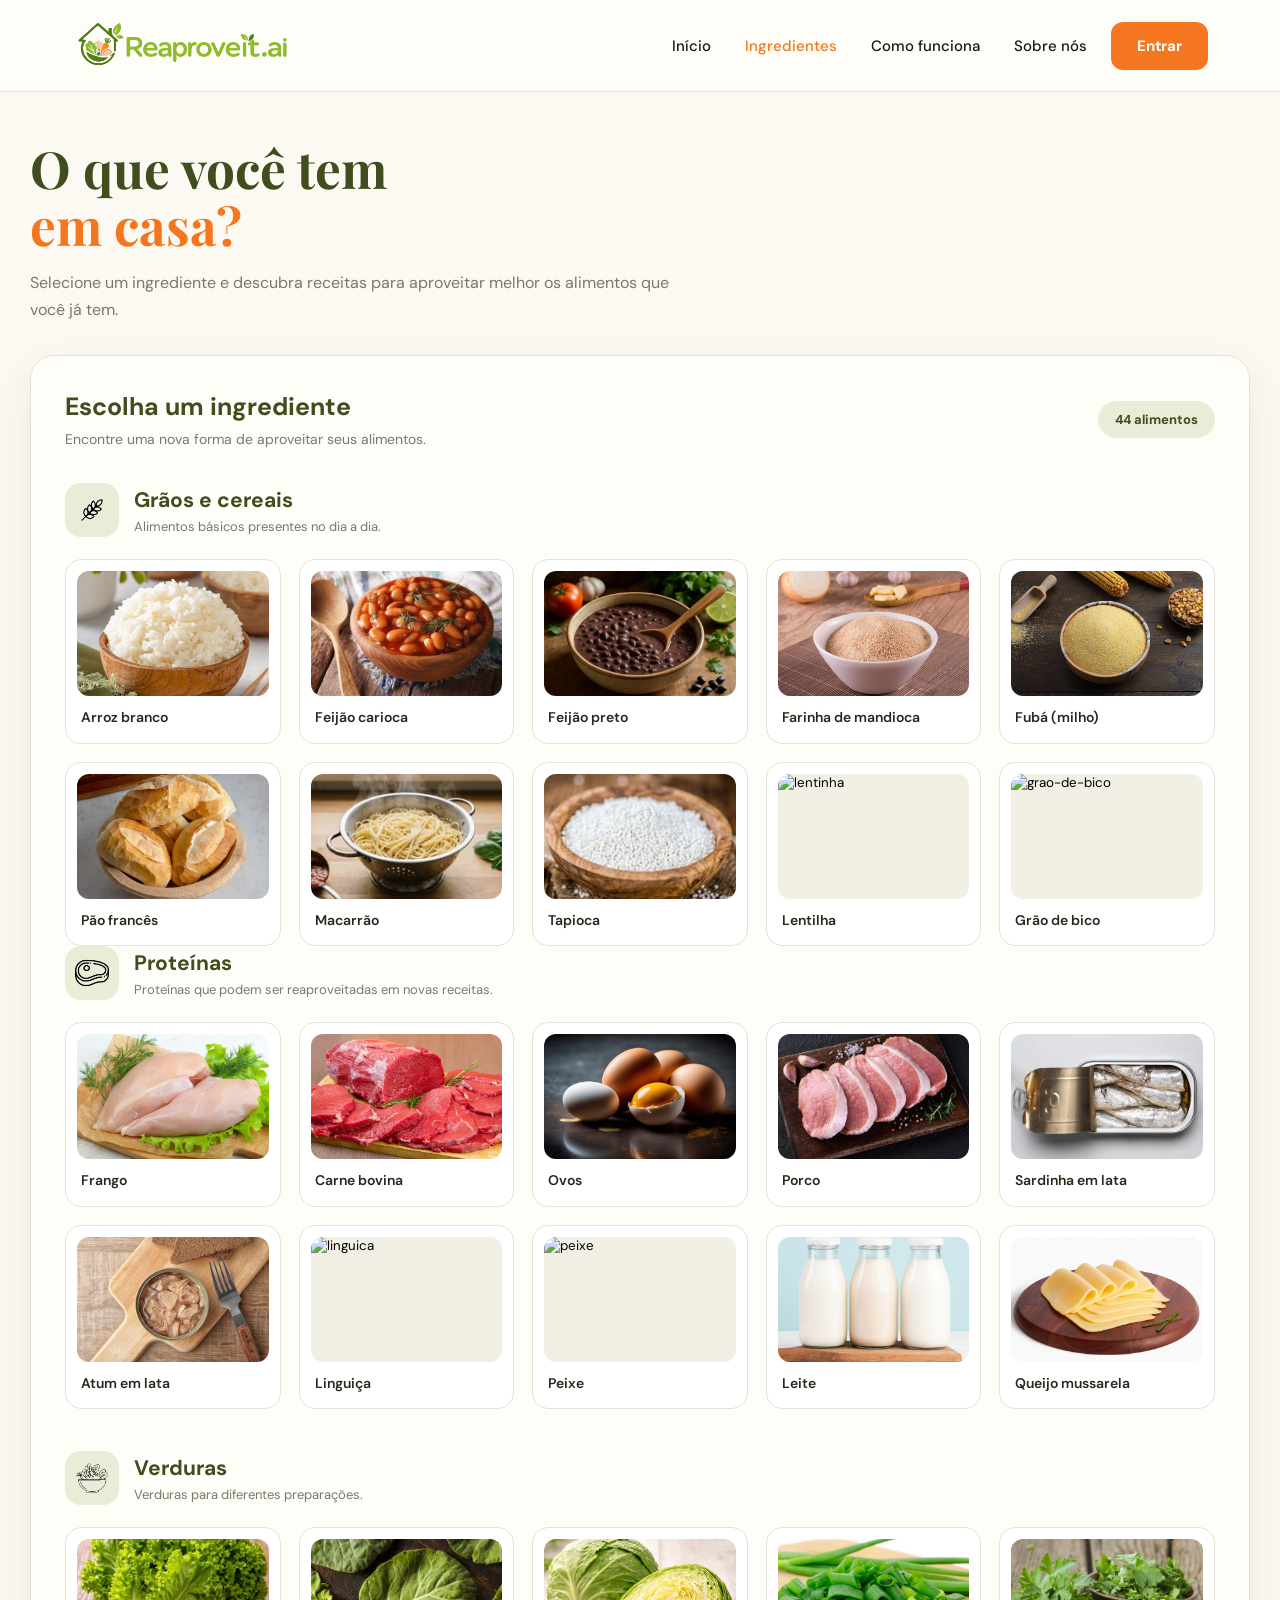
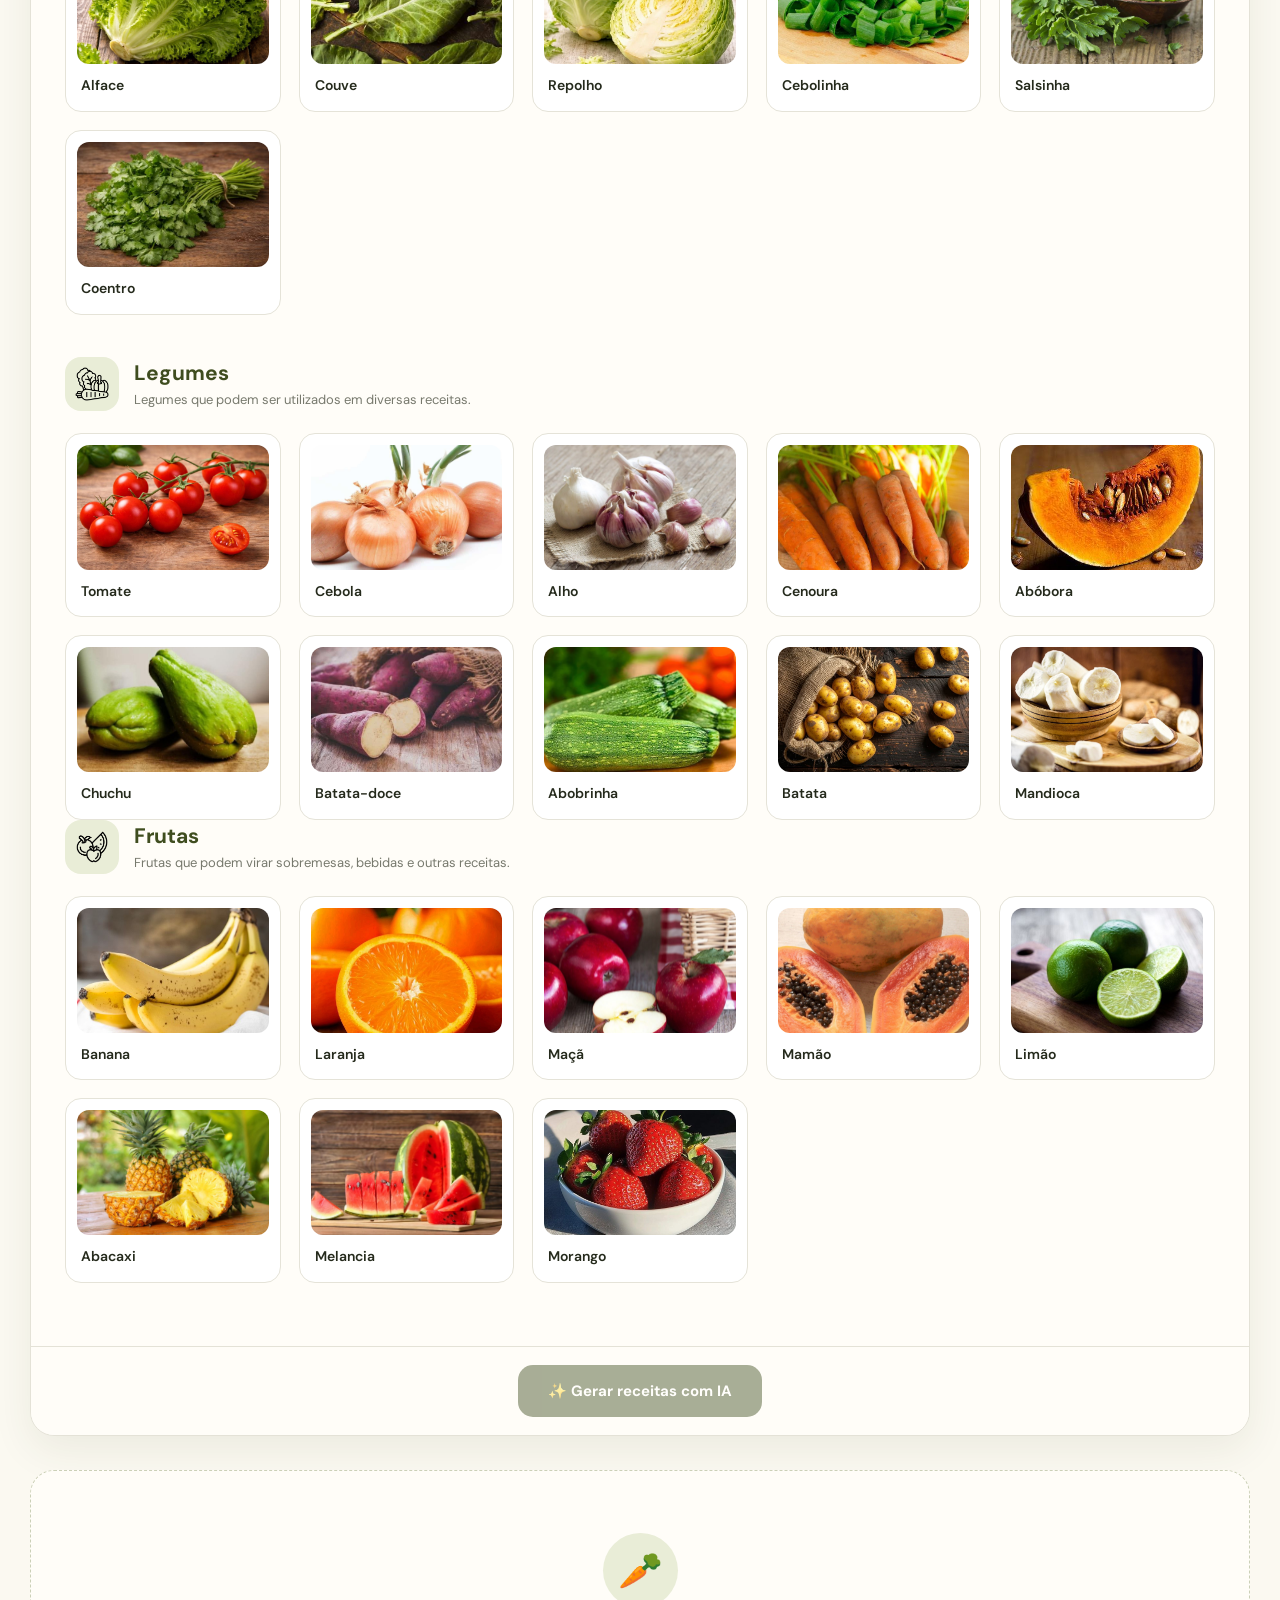
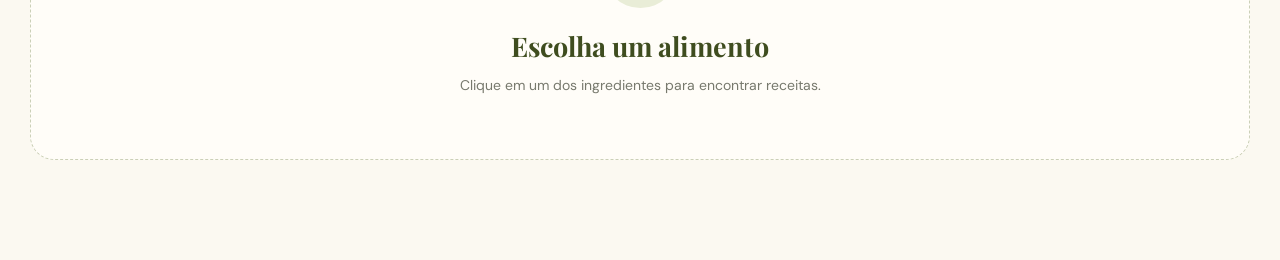
==== index/paginaReceitas.html @ b7facf7b "Primeiro commit do projeto Reaproveit.ai" ====
<!DOCTYPE html>
<html lang="pt-BR">

<head>
    <meta charset="UTF-8">
    <meta name="viewport" content="width=device-width, initial-scale=1.0">

    <title>Reaproveit.ai - Ingredientes</title>

    <link rel="icon" type="image/png" href="/imagens/favicon_reaproveita_maximo.png">

    <link rel="stylesheet" href="/css/paginaReceitas.css">

    <link rel="preconnect" href="https://fonts.googleapis.com">
    <link rel="preconnect" href="https://fonts.gstatic.com" crossorigin>

    <link href="https://fonts.googleapis.com/css2?family=DM+Sans:wght@400;500;600;700&family=Playfair+Display:wght@600;700&display=swap"
          rel="stylesheet">
</head>

<body>

    <!-- HEADER -->

    <header class="header">

        <a href="index.html" class="logo">
            <img src="/imagens/pagInicial/logoInicio.png" alt="Reaproveit.ai">
        </a>

        <nav class="nav">
            <a href="/index/paginaInicial.html">Início</a>
            <a href="/index/paginaReceitas.html" class="active">Ingredientes</a>
            <a href="/index/paginaInicial.html">Como funciona</a>
            <a href="/index/paginaInicial.html">Sobre nós</a>
        </nav>

        <a href="/index/paginaLogin.html" class="btn-login">Entrar</a>

    </header>


    <!-- CONTEÚDO -->

    <main>

        <section class="intro">

            <h1>
                O que você tem<br>
                <span>em casa?</span>
            </h1>

            <p>
                Selecione um ingrediente e descubra receitas
                para aproveitar melhor os alimentos que você já tem.
            </p>

        </section>


        <!-- ÁREA PRINCIPAL -->

        <section class="ingredients-section">

            <!-- INGREDIENTES -->

            <div class="ingredients-left">

                <div class="section-top">

                    <div>
                        <h2>Escolha um ingrediente</h2>

                        <p>
                            Encontre uma nova forma de aproveitar seus alimentos.
                        </p>
                    </div>

                    <span id="contador" class="contador">
                        40 alimentos
                    </span>

                </div>


                <!-- TODAS AS CATEGORIAS -->

                <div id="categorias">


                    <!-- =========================
                         GRÃOS E CEREAIS
                    ========================== -->

                    <div class="categoria">

                        <div class="categoria-header">

                            <div class="categoria-icon">
                                <img src="/imagens/pagInicial/graos.png" alt="Grãos e cereais">
                            </div>

                            <div>
                                <h3>Grãos e cereais</h3>
                                <p>Alimentos básicos presentes no dia a dia.</p>
                            </div>

                        </div>

                        <div class="ingredient-grid">

                            <button class="ingredient-card" data-id="1" data-name="Arroz branco" type="button">
                                <div class="food-image">
                                    <img src="/imagens/ingredientes/arroz.jpg" alt="Arroz branco">
                                </div>
                                <span>Arroz branco</span>
                            </button>

                            <button class="ingredient-card" data-id="2" data-name="Feijão carioca" type="button">
                                <div class="food-image">
                                    <img src="/imagens/ingredientes/carioca.jpg" alt="Feijão carioca">
                                </div>
                                <span>Feijão carioca</span>
                            </button>

                            <button class="ingredient-card" data-id="3" data-name="Feijão preto" type="button">
                                <div class="food-image">
                                    <img src="/imagens/ingredientes/feijao.jpg" alt="Feijão preto">
                                </div>
                                <span>Feijão preto</span>
                            </button>

                            <button class="ingredient-card" data-id="4" data-name="Farinha de mandioca" type="button">
                                <div class="food-image">
                                    <img src="/imagens/ingredientes/farinha.jpg" alt="Farinha de mandioca">
                                </div>
                                <span>Farinha de mandioca</span>
                            </button>

                            <button class="ingredient-card" data-id="5" data-name="Fubá (milho)" type="button">
                                <div class="food-image">
                                    <img src="/imagens/ingredientes/fuba.jpg" alt="Fubá">
                                </div>
                                <span>Fubá (milho)</span>
                            </button>

                            <button class="ingredient-card" data-id="6" data-name="Pão francês" type="button">
                                <div class="food-image">
                                    <img src="/imagens/ingredientes/pao.jpg" alt="Pão francês">
                                </div>
                                <span>Pão francês</span>
                            </button>

                            <button class="ingredient-card" data-id="7" data-name="Macarrão" type="button">
                                <div class="food-image">
                                    <img src="/imagens/ingredientes/macarrao.jpg" alt="Macarrão">
                                </div>
                                <span>Macarrão</span>
                            </button>

                            <button class="ingredient-card" data-id="8" data-name="Tapioca" type="button">
                                <div class="food-image">
                                    <img src="/imagens/ingredientes/tapioca.jpg" alt="Tapioca">
                                </div>
                                <span>Tapioca</span>
                            </button>

                                 <button class="ingredient-card" data-id="41" data-name="lentilha" type="button">
                                <div class="food-image">
                                    <img src="/imagens/ingredientes/" alt="lentinha">
                                </div>
                                <span>Lentilha</span>
                            </button>

                            <button class="ingredient-card" data-id="42" data-name="grao-de-bico" type="button">
                                <div class="food-image">
                                    <img src="/imagens/ingredientes/" alt="grao-de-bico">
                                </div>
                                <span>Grão de bico</span>
                            </button>
                            

                    </div>


                    <!-- =========================
                         PROTEÍNAS
                    ========================== -->

                    <div class="categoria">

                        <div class="categoria-header">

                            <div class="categoria-icon">
                                <img src="/imagens/pagInicial/iconeProteina.png" alt="Proteínas">
                            </div>

                            <div>
                                <h3>Proteínas</h3>
                                <p>Proteínas que podem ser reaproveitadas em novas receitas.</p>
                            </div>

                        </div>

                        <div class="ingredient-grid">

                            <button class="ingredient-card" data-id="11" data-name="Frango (peito e coxa)" type="button">
                                <div class="food-image">
                                    <img src="/imagens/ingredientes/frango.jpg" alt="Frango">
                                </div>
                                <span>Frango</span>
                            </button>

                            <button class="ingredient-card" data-id="12" data-name="Carne bovina (patinho, acém, carne moída)" type="button">
                                <div class="food-image">
                                    <img src="/imagens/ingredientes/bovina.jpg" alt="Carne bovina">
                                </div>
                                <span>Carne bovina</span>
                            </button>

                            <button class="ingredient-card" data-id="13" data-name="Ovos" type="button">
                                <div class="food-image">
                                    <img src="/imagens/ingredientes/ovo.jpg" alt="Ovos">
                                </div>
                                <span>Ovos</span>
                            </button>

                            <button class="ingredient-card" data-id="14" data-name="Porco (lombo e linguiça)" type="button">
                                <div class="food-image">
                                    <img src="/imagens/ingredientes/porco.jpg" alt="Carne suína">
                                </div>
                                <span>Porco</span>
                            </button>

                            <button class="ingredient-card" data-id="15" data-name="Sardinha em lata" type="button">
                                <div class="food-image">
                                    <img src="/imagens/ingredientes/sardinha.jpg" alt="Sardinha">
                                </div>
                                <span>Sardinha em lata</span>
                            </button>

                            <button class="ingredient-card" data-id="16" data-name="Atum em lata" type="button">
                                <div class="food-image">
                                    <img src="/imagens/ingredientes/atum.jpg" alt="Atum">
                                </div>
                                <span>Atum em lata</span>
                            </button>

                                <button class="ingredient-card" data-id="42" data-name="Leite" type="button">
                                <div class="food-image">
                                    <img src="/imagens/ingredientes/" alt="linguica">
                                </div>
                                <span>Linguiça</span>
                            </button>

                            <button class="ingredient-card" data-id="43" data-name="peixe" type="button">
                                <div class="food-image">
                                    <img src="/imagens/ingredientes/" alt="peixe">
                                </div>
                                <span>Peixe</span>
                            </button>

                        

                            <button class="ingredient-card" data-id="17" data-name="Leite" type="button">
                                <div class="food-image">
                                    <img src="/imagens/ingredientes/leite.jpg" alt="Leite">
                                </div>
                                <span>Leite</span>
                            </button>

                            <button class="ingredient-card" data-id="18" data-name="Queijo mussarela" type="button">
                                <div class="food-image">
                                    <img src="/imagens/ingredientes/queijo.jpg" alt="Queijo mussarela">
                                </div>
                                <span>Queijo mussarela</span>
                            </button>

                        </div>
</div>
                        
                    </div>


                    <!-- =========================
                         VERDURAS
                    ========================== -->

                    <div class="categoria">

                        <div class="categoria-header">

                            <div class="categoria-icon">
                                <img src="/imagens/pagInicial/iconeVerdura.png" alt="Verduras">
                            </div>

                            <div>
                                <h3>Verduras</h3>
                                <p>Verduras para diferentes preparações.</p>
                            </div>

                        </div>

                        <div class="ingredient-grid">

                            <button class="ingredient-card" data-id="19" data-name="Alface" type="button">
                                <div class="food-image">
                                    <img src="/imagens/ingredientes/alface.jpg" alt="Alface">
                                </div>
                                <span>Alface</span>
                            </button>

                            <button class="ingredient-card" data-id="20" data-name="Couve" type="button">
                                <div class="food-image">
                                    <img src="/imagens/ingredientes/couve.jpg" alt="Couve">
                                </div>
                                <span>Couve</span>
                            </button>

                            <button class="ingredient-card" data-id="21" data-name="Repolho" type="button">
                                <div class="food-image">
                                    <img src="/imagens/ingredientes/repolho.jpg" alt="Repolho">
                                </div>
                                <span>Repolho</span>
                            </button>

                            <button class="ingredient-card" data-id="22" data-name="Cebolinha" type="button">
                                <div class="food-image">
                                    <img src="/imagens/ingredientes/cebolinha.jpg" alt="Cebolinha">
                                </div>
                                <span>Cebolinha</span>
                            </button>

                            <button class="ingredient-card" data-id="23" data-name="Salsinha" type="button">
                                <div class="food-image">
                                    <img src="/imagens/ingredientes/salsinha.jpg" alt="Salsinha">
                                </div>
                                <span>Salsinha</span>
                            </button>

                            <button class="ingredient-card" data-id="24" data-name="Coentro" type="button">
                                <div class="food-image">
                                    <img src="/imagens/ingredientes/coentro.jpg" alt="Coentro">
                                </div>
                                <span>Coentro</span>
                            </button>

                        </div>

                    </div>


                    <!-- =========================
                         LEGUMES
                    ========================== -->

                   <div class="categoria">

                        <div class="categoria-header">

                            <div class="categoria-icon">
                                <img src="/imagens/pagInicial/iconeLegumes.png" alt="legumes">
                            </div>

                            <div>
                                <h3>Legumes</h3>
                                <p>Legumes que podem ser utilizados em diversas receitas.</p>
                            </div>

                        </div>

                        <div class="ingredient-grid">

                            <button class="ingredient-card" data-id="25" data-name="Tomate" type="button">
                                <div class="food-image">
                                    <img src="/imagens/ingredientes/tomate.jpg" alt="Tomate">
                                </div>
                                <span>Tomate</span>
                            </button>

                            <button class="ingredient-card" data-id="26" data-name="Cebola" type="button">
                                <div class="food-image">
                                    <img src="/imagens/ingredientes/cebola.jpg" alt="Cebola">
                                </div>
                                <span>Cebola</span>
                            </button>

                            <button class="ingredient-card" data-id="27" data-name="Alho" type="button">
                                <div class="food-image">
                                    <img src="/imagens/ingredientes/alho.jpg" alt="Alho">
                                </div>
                                <span>Alho</span>
                            </button>

                            <button class="ingredient-card" data-id="28" data-name="Cenoura" type="button">
                                <div class="food-image">
                                    <img src="/imagens/ingredientes/cenoura.jpg" alt="Cenoura">
                                </div>
                                <span>Cenoura</span>
                            </button>

                            <button class="ingredient-card" data-id="29" data-name="Abóbora" type="button">
                                <div class="food-image">
                                    <img src="/imagens/ingredientes/abrobora.jpg" alt="Abóbora">
                                </div>
                                <span>Abóbora</span>
                            </button>

                            <button class="ingredient-card" data-id="30" data-name="Chuchu" type="button">
                                <div class="food-image">
                                    <img src="/imagens/ingredientes/chuchu.jpg" alt="Chuchu">
                                </div>
                                <span>Chuchu</span>
                            </button>

                            <button class="ingredient-card" data-id="31" data-name="Batata-doce" type="button">
                                <div class="food-image">
                                    <img src="/imagens/ingredientes/batatadoce.jpg" alt="Batata-doce">
                                </div>
                                <span>Batata-doce</span>
                            </button>

                            <button class="ingredient-card" data-id="32" data-name="Abobrinha" type="button">
                                <div class="food-image">
                                    <img src="/imagens/ingredientes/abobrinha.jpg" alt="Abobrinha">
                                </div>
                                <span>Abobrinha</span>
                            </button>

                            <button class="ingredient-card" data-id="9" data-name="Batata" type="button">
                                <div class="food-image">
                                    <img src="/imagens/ingredientes/batata.jpg" alt="Batata">
                                </div>
                                <span>Batata</span>
                            </button>

                            <button class="ingredient-card" data-id="10" data-name="Mandioca" type="button">
                                <div class="food-image">
                                    <img src="/imagens/ingredientes/mandioca.jpg" alt="Mandioca">
                                </div>
                                <span>Mandioca</span>
                            </button>

                        </div>
                        </div>

                    </div>


                    <!-- =========================
                         FRUTAS
                    ========================== -->

                    
                   <div class="categoria">

                        <div class="categoria-header">

                            <div class="categoria-icon">
                                <img src="/imagens/pagInicial/iconeFrutas.png" alt="frutas">
                            </div>

                            <div>
                                <h3>Frutas</h3>
                                <p>Frutas que podem virar sobremesas, bebidas e outras receitas.</p>
                            </div>

                        </div>

                        <div class="ingredient-grid">

                            <button class="ingredient-card" data-id="33" data-name="Banana" type="button">
                                <div class="food-image">
                                    <img src="/imagens/ingredientes/banana.jpg" alt="Banana">
                                </div>
                                <span>Banana</span>
                            </button>

                            <button class="ingredient-card" data-id="34" data-name="Laranja" type="button">
                                <div class="food-image">
                                    <img src="/imagens/ingredientes/laranja.jpg" alt="Laranja">
                                </div>
                                <span>Laranja</span>
                            </button>

                            <button class="ingredient-card" data-id="35" data-name="Maçã" type="button">
                                <div class="food-image">
                                    <img src="/imagens/ingredientes/Maça.jpg" alt="Maçã">
                                </div>
                                <span>Maçã</span>
                            </button>

                            <button class="ingredient-card" data-id="36" data-name="Mamão" type="button">
                                <div class="food-image">
                                    <img src="/imagens/ingredientes/mamao.jpg" alt="Mamão">
                                </div>
                                <span>Mamão</span>
                            </button>

                            <button class="ingredient-card" data-id="37" data-name="Limão" type="button">
                                <div class="food-image">
                                    <img src="/imagens/ingredientes/limao.jpg" alt="Limão">
                                </div>
                                <span>Limão</span>
                            </button>

                            <button class="ingredient-card" data-id="38" data-name="Abacaxi" type="button">
                                <div class="food-image">
                                    <img src="/imagens/ingredientes/abacaxi.jpg" alt="Abacaxi">
                                </div>
                                <span>Abacaxi</span>
                            </button>

                            <button class="ingredient-card" data-id="39" data-name="Melancia" type="button">
                                <div class="food-image">
                                    <img src="/imagens/ingredientes/melancia.jpg" alt="Melancia">
                                </div>
                                <span>Melancia</span>
                            </button>

                            <button class="ingredient-card" data-id="40" data-name="Morango" type="button">
                                <div class="food-image">
                                    <img src="/imagens/ingredientes/morango.jpg" alt="Morango">
                                </div>
                                <span>Morango</span>
                            </button>

                        </div>

                    </div>

                </div>

            </div>


            <!-- PAINEL DE RECEITAS -->

            <aside class="recipes-area">

                <div id="placeholder" class="placeholder">

                    <div class="placeholder-icon"></div>
                    

                    <h2>Escolha um alimento</h2>

                    <p>
                        Clique em um dos ingredientes
                        para encontrar receitas.
                    </p>

                </div>


                <div id="recipesContent" class="recipes-content">

                    <div class="recipes-header">

                        <div>
                            <span>RECEITAS</span>
                            <h2 id="selectedIngredient">Ingrediente</h2>
                        </div>

                        <button id="closeRecipes"
                                class="close-recipes"
                                type="button">
                            ×
                        </button>

                    </div>

                    <div id="recipeList" class="recipe-list"></div>

                </div>

            </aside>

        </section>

    </main>

    <script src="/js/paginaReceitas.js"></script>

</body>
</html>
---- css/paginaReceitas.css ----
/* =====================================================
   REAPROVEIT.AI - PÁGINA DE RECEITAS
   NOVO DESIGN VERTICAL
===================================================== */

:root {
    --green: #3f4d1f;
    --green-dark: #344019;
    --green-soft: #e9edd7;
    --green-light: #f1f4e8;

    --cream: #fbf9f1;
    --cream-light: #fffdf8;

    --orange: #f47720;
    --orange-dark: #df6413;

    --text: #28301c;
    --muted: #77796d;
    --line: #e4e2d7;

    --shadow: 0 14px 40px rgba(52, 64, 25, 0.08);
}

* {
    margin: 0;
    padding: 0;
    box-sizing: border-box;
}

html {
    scroll-behavior: smooth;
}

body {
    font-family: "DM Sans", sans-serif;
    background: var(--cream);
    color: var(--text);
}

/* =====================================================
   ANIMAÇÕES
===================================================== */

@keyframes fadeUp {
    from {
        opacity: 0;
        transform: translateY(24px);
    }

    to {
        opacity: 1;
        transform: translateY(0);
    }
}

@keyframes fadeIn {
    from {
        opacity: 0;
    }

    to {
        opacity: 1;
    }
}

@keyframes slideDown {
    from {
        opacity: 0;
        transform: translateY(-18px);
    }

    to {
        opacity: 1;
        transform: translateY(0);
    }
}

@keyframes loading {
    to {
        transform: rotate(360deg);
    }
}

@keyframes pulse {
    0%, 100% {
        box-shadow: 0 0 0 0 rgba(244, 119, 32, 0.22);
    }

    50% {
        box-shadow: 0 0 0 9px rgba(244, 119, 32, 0);
    }
}

/* =====================================================
   HEADER
===================================================== */

.header {
    width: 100%;
    min-height: 92px;

    display: flex;
    align-items: center;

    padding: 0 5.6%;

    background: var(--cream-light);
    border-bottom: 1px solid var(--line);

    position: sticky;
    top: 0;
    z-index: 1000;

    backdrop-filter: blur(14px);
}

.logo {
    display: flex;
    align-items: center;
    text-decoration: none;
}

.logo img {
    width: 220px;
    height: auto;
    display: block;
}

.nav {
    display: flex;
    align-items: center;
    gap: 34px;
    margin-left: auto;
}

.nav a {
    color: #171b12;
    text-decoration: none;
    font-size: 15px;
    font-weight: 500;
    transition: color 0.25s ease;
}

.nav a:hover,
.nav a.active {
    color: var(--orange);
}

.btn-login,
.btn-cadastrar {
    display: flex;
    align-items: center;
    justify-content: center;

    height: 48px;
    padding: 0 26px;
    margin-left: 24px;

    border-radius: 12px;
    background: var(--orange);

    color: white;
    text-decoration: none;

    font-size: 15px;
    font-weight: 700;

    transition: all 0.25s ease;
}

.btn-login:hover,
.btn-cadastrar:hover {
    background: var(--orange-dark);
    transform: translateY(-3px);
    box-shadow: 0 8px 20px rgba(244, 119, 32, 0.2);
}

/* =====================================================
   INTRODUÇÃO
===================================================== */

.intro {
    max-width: 1450px;
    margin: 48px auto 32px;
    padding: 0 30px;

    animation: fadeUp 0.7s ease both;
}

.intro h1 {
    color: var(--green);
    font-family: "Playfair Display", serif;
    font-size: clamp(36px, 4vw, 52px);
    line-height: 1.12;
}

.intro h1 span {
    color: var(--orange);
}

.intro p {
    max-width: 650px;
    margin-top: 14px;

    color: var(--muted);
    font-size: 16px;
    line-height: 1.7;
}

/* =====================================================
   ÁREA PRINCIPAL - AGORA VERTICAL
===================================================== */

.ingredients-section {
    width: 100%;
    max-width: 1450px;

    margin: 0 auto;
    padding: 0 30px 100px;

    display: flex;
    flex-direction: column;
    gap: 34px;
}

.ingredients-left {
    width: 100%;
    min-width: 0;

    padding: 34px;
    padding-bottom: 110px;

    background: var(--cream-light);
    border: 1px solid var(--line);
    border-radius: 24px;

    box-shadow: var(--shadow);

    position: relative;

    animation: fadeUp 0.65s ease both;
}

/* =====================================================
   CABEÇALHO DOS INGREDIENTES
===================================================== */

.section-top {
    display: flex;
    align-items: center;
    justify-content: space-between;
    gap: 20px;

    margin-bottom: 35px;
}

.section-top h2 {
    color: var(--green);
    font-size: 25px;
    font-weight: 700;
}

.section-top p {
    color: var(--muted);
    margin-top: 7px;
    font-size: 14px;
}

.contador {
    flex-shrink: 0;

    padding: 10px 17px;

    border-radius: 30px;
    background: var(--green-soft);

    color: var(--green);
    font-size: 13px;
    font-weight: 700;
}

/* =====================================================
   CATEGORIAS
===================================================== */

#categorias {
    width: 100%;
}

.categoria {
    width: 100%;
    margin-bottom: 42px;
}

.categoria:last-child {
    margin-bottom: 0;
}

.categoria-header {
    display: flex;
    align-items: center;
    gap: 15px;

    margin-bottom: 22px;
}

.categoria-icon {
    width: 54px;
    height: 54px;
    flex-shrink: 0;

    display: flex;
    align-items: center;
    justify-content: center;

    border-radius: 16px;
    background: var(--green-soft);

    overflow: hidden;
}

.categoria-icon img {
    width: 34px;
    height: 34px;
    object-fit: contain;
}

.categoria-header h3 {
    color: var(--green);
    font-size: 21px;
    font-weight: 700;
}

.categoria-header p {
    margin-top: 4px;
    color: var(--muted);
    font-size: 13px;
}

/* =====================================================
   GRID DOS INGREDIENTES
===================================================== */

.ingredient-grid {
    width: 100%;

    display: grid;
    grid-template-columns: repeat(5, minmax(0, 1fr));

    gap: 18px;
}

/* =====================================================
   CARDS DOS INGREDIENTES
===================================================== */

.ingredient-card {
    width: 100%;
    min-width: 0;

    padding: 11px;

    display: flex;
    flex-direction: column;
    align-items: stretch;

    border: 1px solid #e5e3d8;
    border-radius: 16px;

    background: #fff;

    cursor: pointer;
    text-align: left;

    font-family: "DM Sans", sans-serif;

    overflow: hidden;

    transition:
        transform 0.3s ease,
        border-color 0.3s ease,
        box-shadow 0.3s ease,
        background 0.3s ease;
}

.ingredient-card:hover {
    transform: translateY(-5px);

    border-color: #b9c49d;

    box-shadow: 0 12px 25px rgba(63, 77, 31, 0.1);
}

.ingredient-card.selected {
    border: 2px solid var(--orange);
    padding: 10px;

    background: #fffaf4;

    box-shadow: 0 8px 24px rgba(244, 119, 32, 0.14);

    transform: translateY(-3px);
}

.food-image {
    width: 100%;
    height: 125px;

    display: flex;
    align-items: center;
    justify-content: center;

    overflow: hidden;

    border-radius: 12px;
    background: #f2f0e5;

    margin-bottom: 12px;
}

.food-image img {
    width: 100%;
    height: 100%;

    object-fit: cover;

    display: block;

    transition: transform 0.4s ease;
}

.ingredient-card:hover .food-image img {
    transform: scale(1.09);
}

.ingredient-card > span:last-child {
    display: block;

    color: #252a1c;
    font-size: 14px;
    font-weight: 600;

    padding: 0 4px 4px;

    line-height: 1.4;
}

/* =====================================================
   BOTÕES FLUTUANTES DE AÇÃO
===================================================== */

.recipe-actions {
    position: absolute;

    left: 0;
    right: 0;
    bottom: 0;

    z-index: 5;

    display: flex;
    align-items: center;
    justify-content: center;

    padding: 18px 25px;

    background: rgba(255, 253, 248, 0.94);

    border-top: 1px solid var(--line);
    border-radius: 0 0 24px 24px;

    backdrop-filter: blur(12px);
}

.selection-summary {
    display: none;
}

.generate-ai-button,
.search-database-button {
    min-height: 52px;

    padding: 0 30px;

    border: none;
    border-radius: 15px;

    background: var(--green);
    color: white;

    font-family: "DM Sans", sans-serif;
    font-size: 15px;
    font-weight: 700;

    cursor: pointer;

    transition:
        transform 0.25s ease,
        background 0.25s ease,
        box-shadow 0.25s ease;
}

.generate-ai-button:hover:not(:disabled),
.search-database-button:hover:not(:disabled) {
    background: #52672c;

    transform: translateY(-4px);

    box-shadow: 0 10px 25px rgba(63, 77, 31, 0.2);
}

.generate-ai-button:active:not(:disabled),
.search-database-button:active:not(:disabled) {
    transform: scale(0.97);
}

.generate-ai-button:disabled,
.search-database-button:disabled {
    opacity: 0.45;
    cursor: not-allowed;
}

/* =====================================================
   ÁREA DE RESULTADOS
===================================================== */

.recipes-area {
    width: 100%;
    min-width: 0;

    position: relative;

    scroll-margin-top: 115px;
}

.placeholder {
    width: 100%;
    min-height: 290px;

    display: flex;
    flex-direction: column;
    align-items: center;
    justify-content: center;

    padding: 40px;

    text-align: center;

    background: var(--cream-light);

    border: 1px dashed #cbd0b7;
    border-radius: 24px;

    transition: all 0.4s ease;
}

.placeholder-icon {
    width: 75px;
    height: 75px;

    display: flex;
    align-items: center;
    justify-content: center;

    margin-bottom: 20px;

    border-radius: 50%;
    background: var(--green-soft);
}

.placeholder-icon::before {
    content: "🥕";
    font-size: 36px;
}

.placeholder h2 {
    color: var(--green);
    font-family: "Playfair Display", serif;
    font-size: 27px;

    margin-bottom: 10px;
}

.placeholder p {
    max-width: 380px;

    color: var(--muted);
    font-size: 14px;
    line-height: 1.6;
}

/* =====================================================
   PAINEL DE RESULTADOS
===================================================== */

.recipes-content {
    width: 100%;

    display: none;

    background: var(--cream-light);

    border: 1px solid var(--line);
    border-radius: 24px;

    box-shadow: var(--shadow);

    overflow: hidden;
}

.recipes-content.active {
    display: flex;
    flex-direction: column;

    animation: slideDown 0.55s cubic-bezier(.2, .8, .2, 1) both;
}

/* =====================================================
   CABEÇALHO DAS RECEITAS
===================================================== */

.recipes-header {
    width: 100%;

    padding: 28px 34px;

    display: flex;
    align-items: center;
    justify-content: space-between;

    gap: 20px;

    background: var(--cream-light);
    border-bottom: 1px solid var(--line);
}

.recipes-header > div > span {
    color: var(--orange);

    font-size: 11px;
    font-weight: 700;
    letter-spacing: 2px;
}

.recipes-header h2 {
    color: var(--green);

    font-family: "Playfair Display", serif;
    font-size: 30px;

    margin-top: 5px;
}

.close-recipes {
    width: 42px;
    height: 42px;

    border: none;
    border-radius: 50%;

    background: var(--green-soft);
    color: var(--green);

    font-size: 26px;
    cursor: pointer;

    transition: all 0.25s ease;
}

.close-recipes:hover {
    background: #e4e9d6;
    transform: rotate(90deg);
}

/* =====================================================
   LISTA DE RECEITAS
===================================================== */

.recipe-list {
    width: 100%;

    display: grid;
    grid-template-columns: repeat(2, minmax(0, 1fr));

    gap: 22px;

    padding: 28px 34px 35px;
}

.recipe-list > .recipe-detail,
.recipe-list > .loading,
.recipe-list > .no-recipes,
.recipe-list > .selection-message {
    grid-column: 1 / -1;
}

/* =====================================================
   CONTROLES CRIADOS PELO JAVASCRIPT
===================================================== */

.results-actions {
    width: 100%;

    display: flex;
    align-items: center;
    justify-content: center;

    padding: 18px 25px;

    background: rgba(255, 253, 248, 0.96);

    border-top: 1px solid var(--line);

    position: sticky;
    bottom: 0;
    z-index: 10;

    backdrop-filter: blur(12px);
}

.results-actions .search-database-button {
    background: var(--orange);
}

.results-actions .search-database-button:hover:not(:disabled) {
    background: var(--orange-dark);
}

/* =====================================================
   CARDS DE RECEITAS
===================================================== */

.recipe-card {
    width: 100%;

    display: flex;
    flex-direction: column;

    overflow: hidden;

    border: 1px solid var(--line);
    border-radius: 18px;

    background: #fff;

    box-shadow: 0 5px 18px rgba(52, 64, 25, 0.04);

    animation: fadeUp 0.55s ease both;

    transition:
        transform 0.3s ease,
        box-shadow 0.3s ease,
        border-color 0.3s ease;
}

.recipe-card:hover {
    transform: translateY(-6px);

    border-color: #cbd0b7;

    box-shadow: 0 14px 30px rgba(52, 64, 25, 0.1);
}

.recipe-card:nth-child(2) {
    animation-delay: 0.08s;
}

.recipe-card:nth-child(3) {
    animation-delay: 0.16s;
}

.recipe-image {
    width: 100%;
    height: 190px;

    display: block;
    object-fit: cover;

    background: var(--cream-2);
}

.recipe-info {
    padding: 20px;

    display: flex;
    flex-direction: column;
    flex: 1;
}

.recipe-info h3 {
    color: var(--green);
    font-size: 19px;
    line-height: 1.35;

    margin-bottom: 10px;
}

.ai-description {
    color: var(--muted);
    font-size: 14px;
    line-height: 1.65;

    margin-bottom: 15px;
}

.ai-recipe-label {
    width: fit-content;

    margin: 18px 18px 0;
    padding: 7px 12px;

    border-radius: 20px;

    background: var(--green-soft);
    color: var(--green);

    font-size: 11px;
    font-weight: 700;
}

.ai-recipe-meta {
    display: flex;
    align-items: center;
    flex-wrap: wrap;
    gap: 10px;

    margin: 12px 0 18px;
}

.ai-recipe-meta span {
    padding: 8px 11px;

    border-radius: 9px;

    background: var(--green-light);
    color: var(--green);

    font-size: 12px;
    font-weight: 600;
}

.recipe-info button,
.recipe-button {
    width: 100%;
    min-height: 45px;

    margin-top: auto;

    border: none;
    border-radius: 11px;

    background: var(--orange);
    color: white;

    font-family: "DM Sans", sans-serif;
    font-size: 14px;
    font-weight: 700;

    cursor: pointer;

    transition: all 0.25s ease;
}

.recipe-info button:hover,
.recipe-button:hover {
    background: var(--orange-dark);
    transform: translateY(-2px);
    box-shadow: 0 7px 18px rgba(244, 119, 32, 0.2);
}

/* =====================================================
   DETALHES DA RECEITA
===================================================== */

.recipe-detail {
    width: 100%;

    padding: 25px;

    background: #fff;

    border: 1px solid var(--line);
    border-radius: 18px;

    animation: fadeUp 0.45s ease both;
}

.back-button {
    display: inline-flex;
    align-items: center;
    gap: 8px;

    padding: 10px 16px;
    margin-bottom: 22px;

    background: var(--green-soft);
    color: var(--green);

    border: none;
    border-radius: 10px;

    font-family: "DM Sans", sans-serif;
    font-size: 14px;
    font-weight: 700;

    cursor: pointer;

    transition: all 0.25s ease;
}

.back-button:hover {
    background: #dfe7cd;
    transform: translateX(-4px);
}

.recipe-detail-image {
    width: 100%;
    max-height: 320px;

    object-fit: cover;

    border-radius: 16px;
    margin-bottom: 24px;
}

.recipe-detail h2 {
    color: var(--green);

    font-family: "Playfair Display", serif;
    font-size: 30px;

    margin-bottom: 15px;
}

.recipe-section {
    margin-top: 27px;
}

.recipe-section h3,
.reuse-tip h3 {
    color: var(--green);
    font-size: 17px;

    margin-bottom: 13px;
}

.recipe-section ul {
    padding-left: 22px;
}

.recipe-section li {
    color: #55594a;
    font-size: 14px;
    line-height: 1.7;

    margin-bottom: 8px;
}

.unused-section {
    padding: 18px;

    background: #fff8f1;
    border-radius: 13px;
}

.unused-reason {
    color: var(--muted);
    font-size: 13px;
    margin-top: 3px;
}

.lista-passos {
    display: flex;
    flex-direction: column;
    gap: 13px;
}

.passo-receita {
    display: flex;
    align-items: flex-start;
    gap: 13px;

    padding: 14px;

    background: var(--green-light);
    border-radius: 12px;
}

.numero-passo {
    width: 30px;
    height: 30px;
    flex-shrink: 0;

    display: flex;
    align-items: center;
    justify-content: center;

    border-radius: 50%;

    background: var(--green);
    color: white;

    font-size: 13px;
    font-weight: 700;
}

.passo-receita p {
    color: #55594a;
    font-size: 14px;
    line-height: 1.65;
    padding-top: 4px;
}

.reuse-tip {
    margin-top: 28px;
    padding: 20px;

    background: #fff5e9;
    border-left: 4px solid var(--orange);

    border-radius: 12px;
}

.reuse-tip p {
    color: #66604f;
    font-size: 14px;
    line-height: 1.65;
}

/* =====================================================
   LOADING
===================================================== */

.loading {
    grid-column: 1 / -1;

    min-height: 260px;

    display: flex;
    flex-direction: column;
    align-items: center;
    justify-content: center;

    gap: 18px;

    color: var(--muted);
    font-size: 14px;

    animation: fadeIn 0.4s ease both;
}

.loading-spinner {
    width: 42px;
    height: 42px;

    border: 4px solid #e5e5d9;
    border-top-color: var(--orange);

    border-radius: 50%;

    animation: loading 0.8s linear infinite;
}

/* =====================================================
   MENSAGENS
===================================================== */

.no-recipes,
.selection-message {
    grid-column: 1 / -1;

    min-height: 230px;

    display: flex;
    flex-direction: column;
    align-items: center;
    justify-content: center;

    padding: 35px;

    text-align: center;

    background: var(--green-light);
    border-radius: 18px;

    animation: fadeUp 0.45s ease both;
}

.no-recipes h3,
.selection-message h3 {
    color: var(--green);
    font-size: 20px;
    margin-bottom: 10px;
}

.no-recipes p,
.selection-message p {
    max-width: 500px;

    color: var(--muted);
    font-size: 14px;
    line-height: 1.7;
}

.preparo-vazio {
    color: var(--muted);
    font-size: 14px;
}

/* =====================================================
   RESPONSIVIDADE
===================================================== */

@media (max-width: 1100px) {
    .ingredient-grid {
        grid-template-columns: repeat(4, minmax(0, 1fr));
    }

    .nav {
        gap: 20px;
    }

    .logo img {
        width: 185px;
    }
}

@media (max-width: 800px) {
    .header {
        min-height: 80px;
        padding: 12px 20px;
        flex-wrap: wrap;
        gap: 12px;
    }

    .logo img {
        width: 165px;
    }

    .nav {
        order: 3;
        width: 100%;

        justify-content: center;
        flex-wrap: wrap;

        gap: 14px;
        margin: 0;
    }

    .nav a {
        font-size: 12px;
    }

    .btn-login {
        height: 40px;
        padding: 0 17px;
        margin-left: auto;
        font-size: 13px;
    }

    .intro {
        margin-top: 35px;
        padding: 0 20px;
    }

    .ingredients-section {
        padding: 0 20px 60px;
    }

    .ingredients-left {
        padding: 24px;
        padding-bottom: 100px;
    }

    .ingredient-grid {
        grid-template-columns: repeat(3, minmax(0, 1fr));
        gap: 13px;
    }

    .food-image {
        height: 110px;
    }

    .recipe-list {
        grid-template-columns: 1fr;
        padding: 20px;
    }

    .recipes-header {
        padding: 22px;
    }

    .recipes-header h2 {
        font-size: 25px;
    }
}

@media (max-width: 520px) {
    .intro h1 {
        font-size: 37px;
    }

    .intro p {
        font-size: 14px;
    }

    .ingredients-section {
        padding: 0 12px 40px;
        gap: 22px;
    }

    .ingredients-left {
        padding: 17px;
        padding-bottom: 95px;
        border-radius: 18px;
    }

    .section-top {
        align-items: flex-start;
        flex-direction: column;
    }

    .section-top h2 {
        font-size: 21px;
    }

    .categoria-header h3 {
        font-size: 18px;
    }

    .categoria-header p {
        font-size: 11px;
    }

    .ingredient-grid {
        grid-template-columns: repeat(2, minmax(0, 1fr));
        gap: 11px;
    }

    .food-image {
        height: 105px;
    }

    .ingredient-card > span:last-child {
        font-size: 12px;
    }

    .recipe-actions {
        padding: 14px;
    }

    .generate-ai-button,
    .search-database-button {
        width: 100%;
        min-height: 48px;
        padding: 0 12px;
        font-size: 13px;
    }

    .recipes-header {
        padding: 18px;
    }

    .recipes-header h2 {
        font-size: 22px;
    }

    .recipe-list {
        padding: 15px;
    }

    .recipe-detail {
        padding: 17px;
    }

    .recipe-detail h2 {
        font-size: 24px;
    }
}

/* =====================================================
   ACESSIBILIDADE
===================================================== */

@media (prefers-reduced-motion: reduce) {
    *,
    *::before,
    *::after {
        scroll-behavior: auto !important;
        animation-duration: 0.01ms !important;
        animation-iteration-count: 1 !important;
        transition-duration: 0.01ms !important;
    }
}
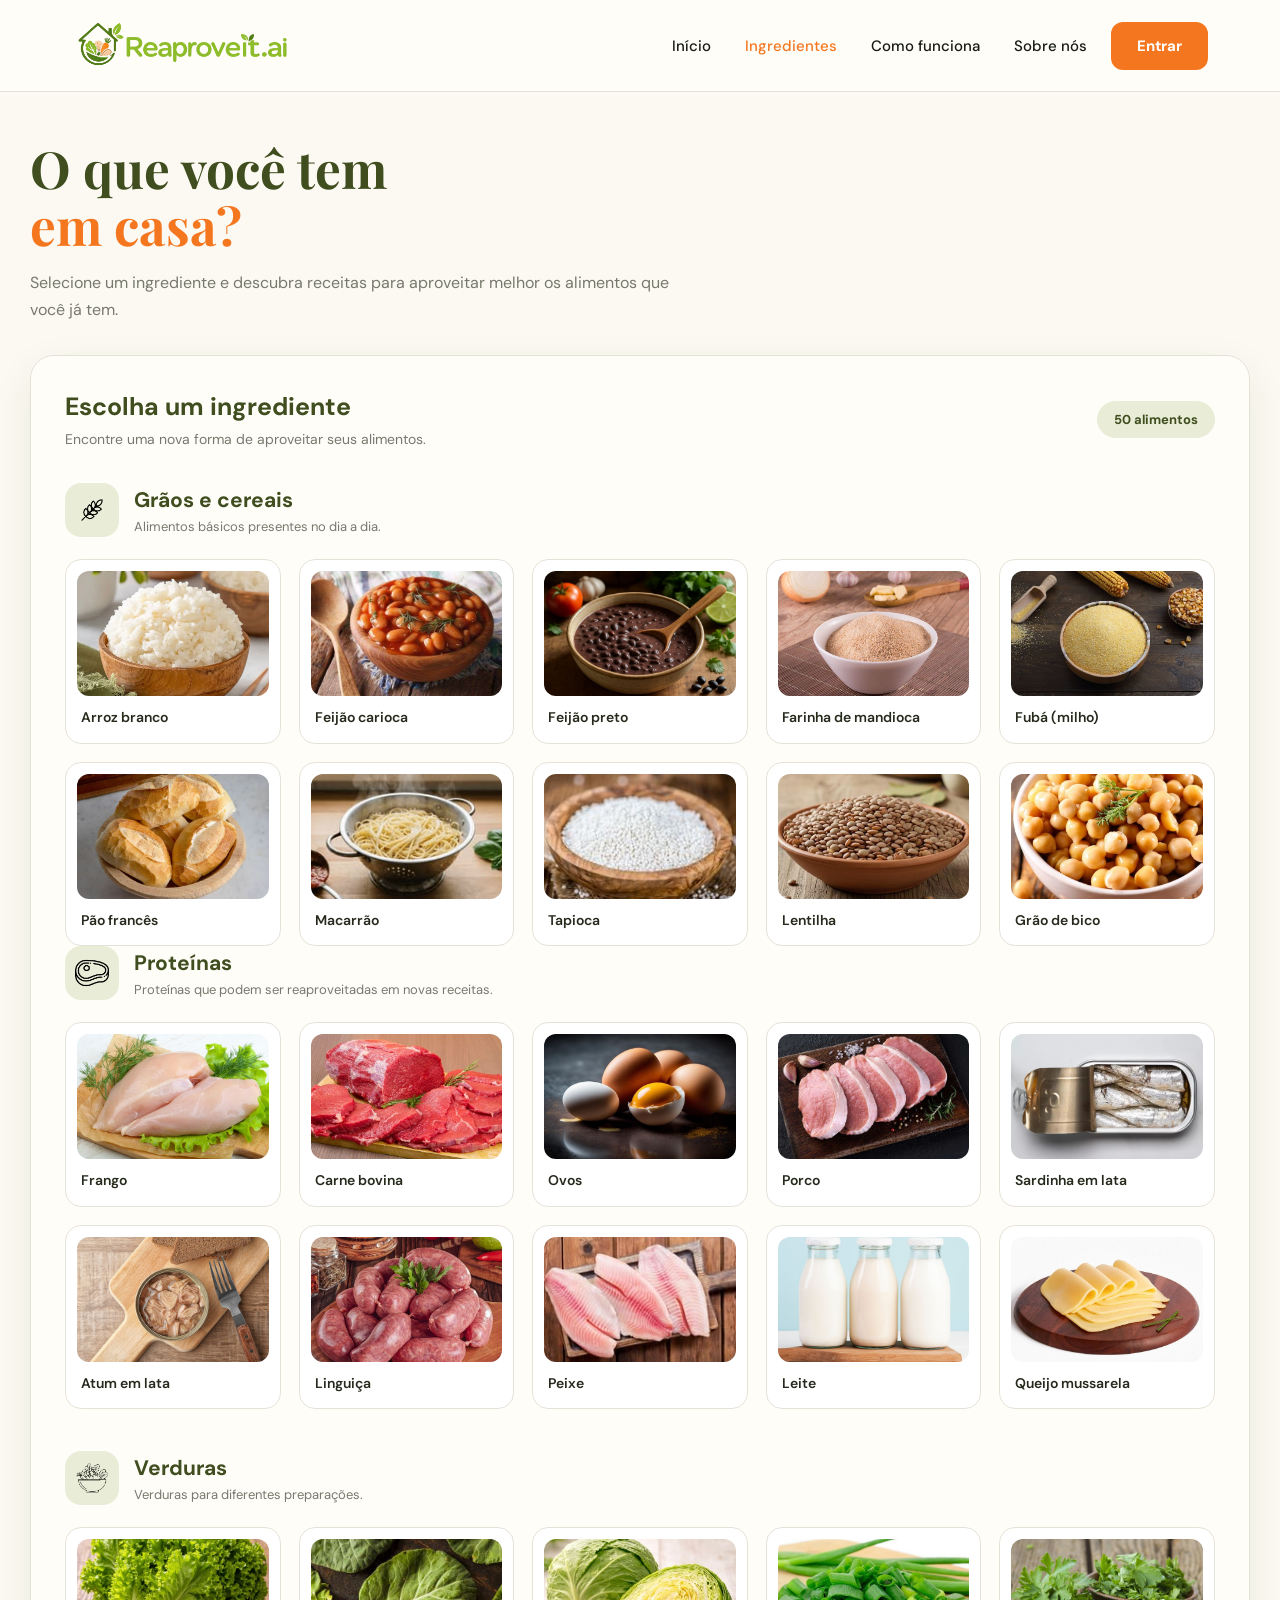
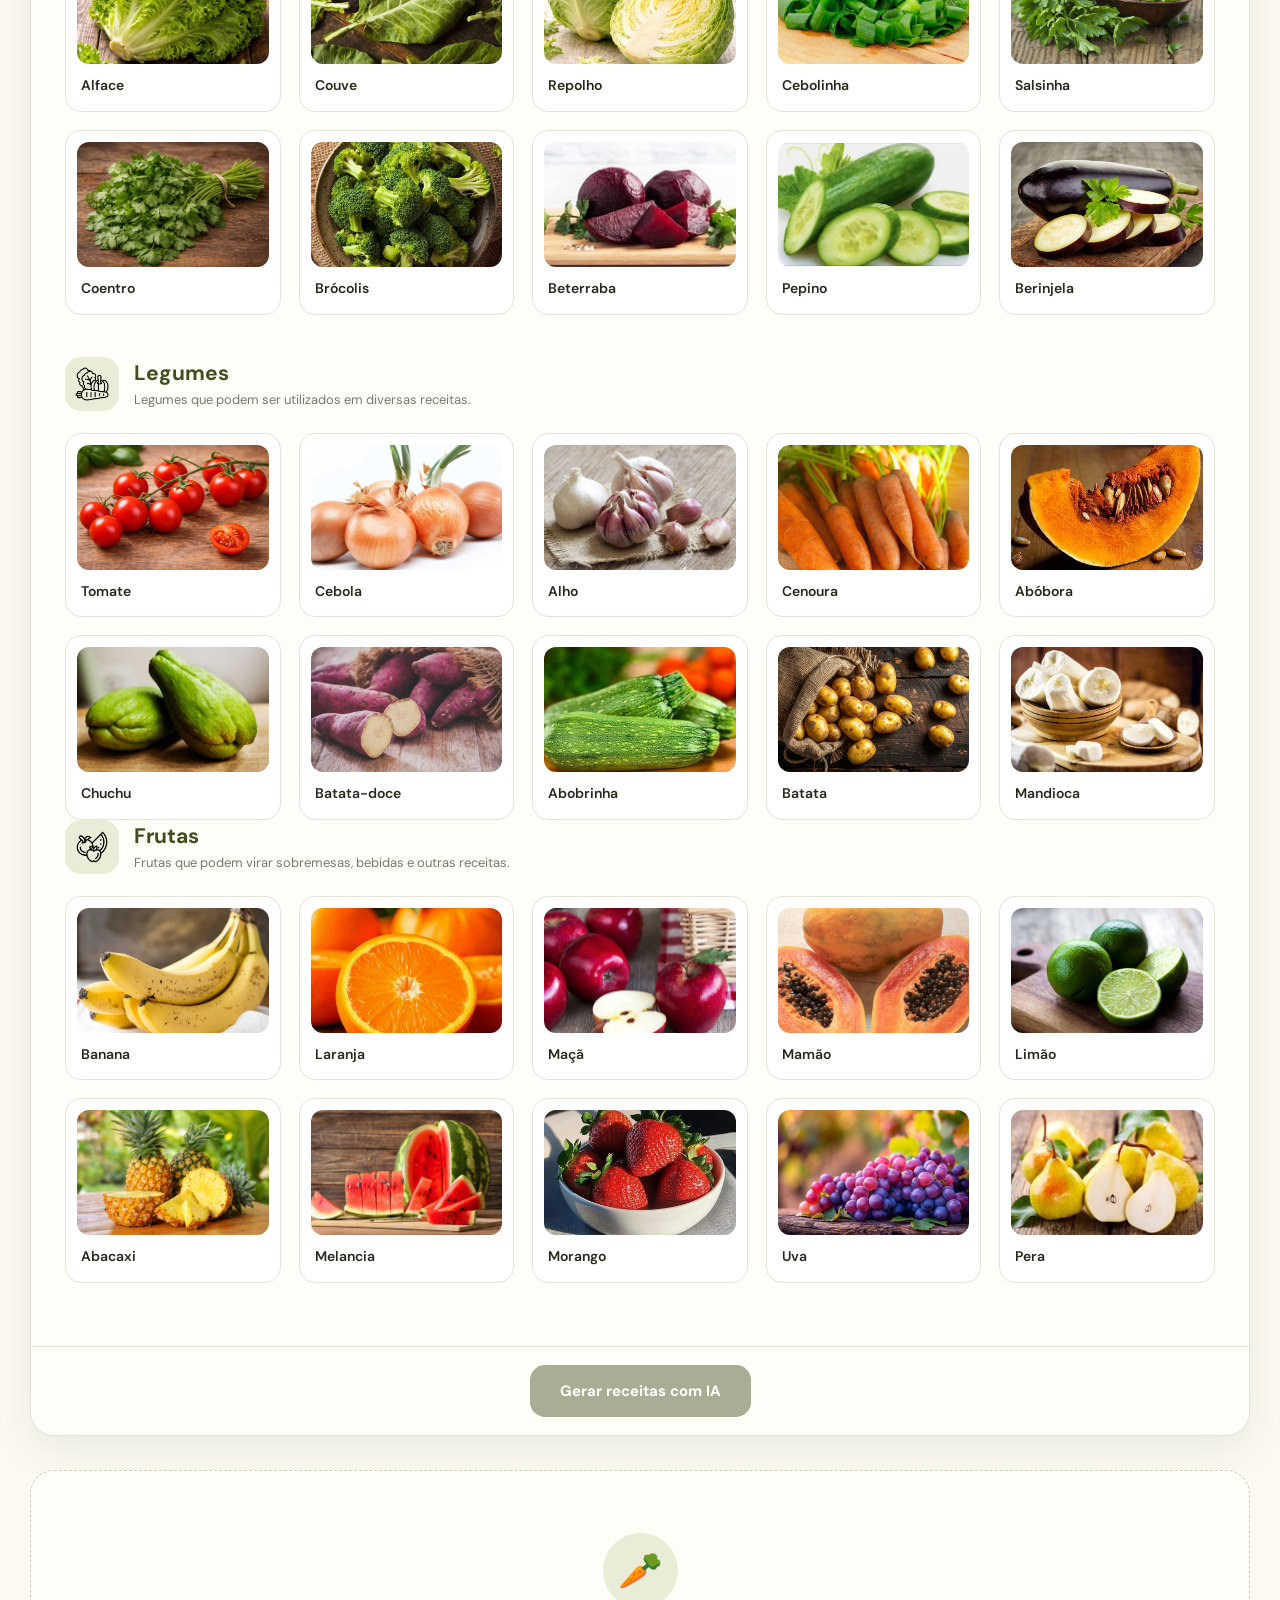
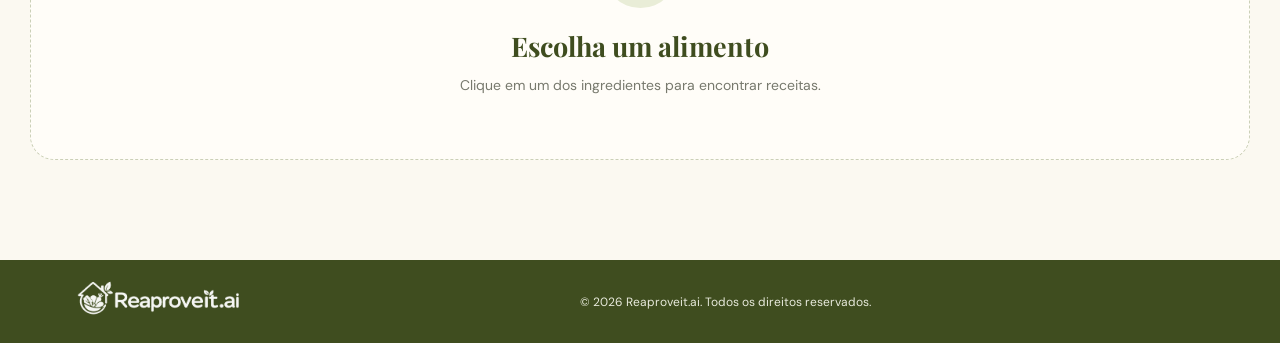
==== commit 2ddb0d10: "Primeiro commit" ====
--- a/index/paginaReceitas.html
+++ b/index/paginaReceitas.html
@@ -169,14 +169,14 @@
 
                                  <button class="ingredient-card" data-id="41" data-name="lentilha" type="button">
                                 <div class="food-image">
-                                    <img src="/imagens/ingredientes/" alt="lentinha">
+                                    <img src="/imagens/ingredientes/lentilha.jpg" alt="lentinha">
                                 </div>
                                 <span>Lentilha</span>
                             </button>
 
                             <button class="ingredient-card" data-id="42" data-name="grao-de-bico" type="button">
                                 <div class="food-image">
-                                    <img src="/imagens/ingredientes/" alt="grao-de-bico">
+                                    <img src="/imagens/ingredientes/grao-de-bico.jpg" alt="grao-de-bico">
                                 </div>
                                 <span>Grão de bico</span>
                             </button>
@@ -250,14 +250,14 @@
 
                                 <button class="ingredient-card" data-id="42" data-name="Leite" type="button">
                                 <div class="food-image">
-                                    <img src="/imagens/ingredientes/" alt="linguica">
+                                    <img src="/imagens/ingredientes/linguica.jpg" alt="linguica">
                                 </div>
                                 <span>Linguiça</span>
                             </button>
 
                             <button class="ingredient-card" data-id="43" data-name="peixe" type="button">
                                 <div class="food-image">
-                                    <img src="/imagens/ingredientes/" alt="peixe">
+                                    <img src="/imagens/ingredientes/peixe.jpg" alt="peixe">
                                 </div>
                                 <span>Peixe</span>
                             </button>
@@ -347,6 +347,34 @@
                                 <span>Coentro</span>
                             </button>
 
+                            <button class="ingredient-card" data-id="44" data-name="brocolis" type="button">
+                                <div class="food-image">
+                                    <img src="/imagens/ingredientes/brocolis.jpg" alt="brocolis">
+                                </div>
+                                <span>Brócolis</span>
+                            </button>
+
+                            <button class="ingredient-card" data-id="45" data-name="beterraba" type="button">
+                                <div class="food-image">
+                                    <img src="/imagens/ingredientes/beterraba.jpg" alt="beterraba">
+                                </div>
+                                <span>Beterraba</span>
+                            </button>
+
+                            <button class="ingredient-card" data-id="46" data-name="pepino" type="button">
+                                <div class="food-image">
+                                    <img src="/imagens/ingredientes/pepino.jpg" alt="pepino">
+                                </div>
+                                <span>Pepino</span>
+                            </button>
+
+                            <button class="ingredient-card" data-id="47" data-name="berinjela" type="button">
+                                <div class="food-image">
+                                    <img src="/imagens/ingredientes/berinjela.jpg" alt="berinjela">
+                                </div>
+                                <span>Berinjela</span>
+                            </button>
+
                         </div>
 
                     </div>
@@ -525,6 +553,20 @@
                                     <img src="/imagens/ingredientes/morango.jpg" alt="Morango">
                                 </div>
                                 <span>Morango</span>
+                            </button>
+
+                            <button class="ingredient-card" data-id="48" data-name="uva" type="button">
+                                <div class="food-image">
+                                    <img src="/imagens/ingredientes/uva.jpg" alt="uva">
+                                </div>
+                                <span>Uva</span>
+                            </button>
+
+                            <button class="ingredient-card" data-id="49" data-name="pera" type="button">
+                                <div class="food-image">
+                                    <img src="/imagens/ingredientes/pera.jpg" alt="pera">
+                                </div>
+                                <span>Pera</span>
                             </button>
 
                         </div>
@@ -582,6 +624,57 @@
 
     </main>
 
+    <footer id="contato">
+
+        <div class="footer-brand">
+
+            <img src="/imagens/logoInicio.png" alt="Reaproveita">
+
+        </div>
+
+        <p>
+            © 2026 Reaproveit.ai. Todos os direitos reservados.
+        </p>
+
+        <div class="socials"></div>
+
+    </footer>
+
+    <div class="modal" id="modal">
+
+        <div class="modal-card">
+
+            <button class="close" id="fechar"></button>
+
+            <div class="modal-symbol"></div>
+
+            <h2>
+                O que você tem em casa?
+            </h2>
+
+            <p>
+                Digite um alimento e descubra
+                possibilidades de reaproveitamento.
+            </p>
+
+            <input id="alimento" type="text" placeholder="Ex.: banana, arroz, tomate...">
+
+            <button id="buscar">
+                Ver sugestões
+            </button>
+
+            <div id="resultado"></div>
+
+        </div>
+
+    </div>
+
+    <script src="/js/paginainicial.js"></script>
+
+</body>
+
+</html>
+
     <script src="/js/paginaReceitas.js"></script>
 
 </body>
--- a/css/paginaReceitas.css
+++ b/css/paginaReceitas.css
@@ -1295,3 +1295,133 @@
         transition-duration: 0.01ms !important;
     }
 }
+
+footer {
+    min-height: 83px;
+    padding: 0 5.7%;
+    background: var(--green);
+    color: white;
+    display: flex;
+    align-items: center;
+    justify-content: space-between;
+}
+
+.footer-brand img {
+    width: 170px;
+    filter: brightness(0) invert(1);
+    opacity: 0.95;
+}
+
+footer > p {
+    font-size: 12px;
+    color: #e8eadc;
+}
+
+.socials {
+    display: flex;
+    gap: 16px;
+    align-items: center;
+}
+
+.socials span {
+    font-size: 23px;
+    font-weight: 700;
+}
+
+.socials img {
+    width: 24px;
+    height: 24px;
+    object-fit: contain;
+    filter: brightness(0) invert(1);
+}
+
+
+
+
+.modal {
+    position: fixed;
+    inset: 0;
+    background: rgba(35, 42, 20, 0.58);
+    display: none;
+    align-items: center;
+    justify-content: center;
+    z-index: 20;
+}
+
+.modal.show {
+    display: flex;
+}
+
+.modal-card {
+    width: min(430px, 90vw);
+    background: #fffdf8;
+    border-radius: 18px;
+    padding: 34px;
+    position: relative;
+    box-shadow: 0 25px 80px rgba(0, 0, 0, 0.22);
+}
+
+.close {
+    position: absolute;
+    right: 17px;
+    top: 12px;
+    border: 0;
+    background: none;
+    font-size: 28px;
+    color: #555;
+    cursor: pointer;
+}
+
+.modal-symbol {
+    width: 55px;
+    height: 55px;
+    border-radius: 50%;
+    background: #e9edd7;
+    color: var(--green);
+    display: grid;
+    place-items: center;
+    font-size: 28px;
+}
+
+.modal-card h2 {
+    margin-top: 15px;
+    color: var(--green);
+    font-size: 25px;
+}
+
+.modal-card p {
+    font-size: 13px;
+    color: #60645a;
+    margin: 7px 0 18px;
+    line-height: 1.5;
+}
+
+.modal-card input {
+    width: 100%;
+    height: 45px;
+    border: 1px solid #d6d8ca;
+    border-radius: 8px;
+    padding: 0 13px;
+    font: inherit;
+    outline: none;
+    background: white;
+}
+
+.modal-card button#buscar {
+    width: 100%;
+    height: 45px;
+    margin-top: 10px;
+    border: 0;
+    border-radius: 8px;
+    background: var(--orange);
+    color: white;
+    font: 700 14px "DM Sans";
+    cursor: pointer;
+}
+
+#resultado {
+    margin-top: 16px;
+    color: var(--green);
+    font-size: 13px;
+    line-height: 1.6;
+}
